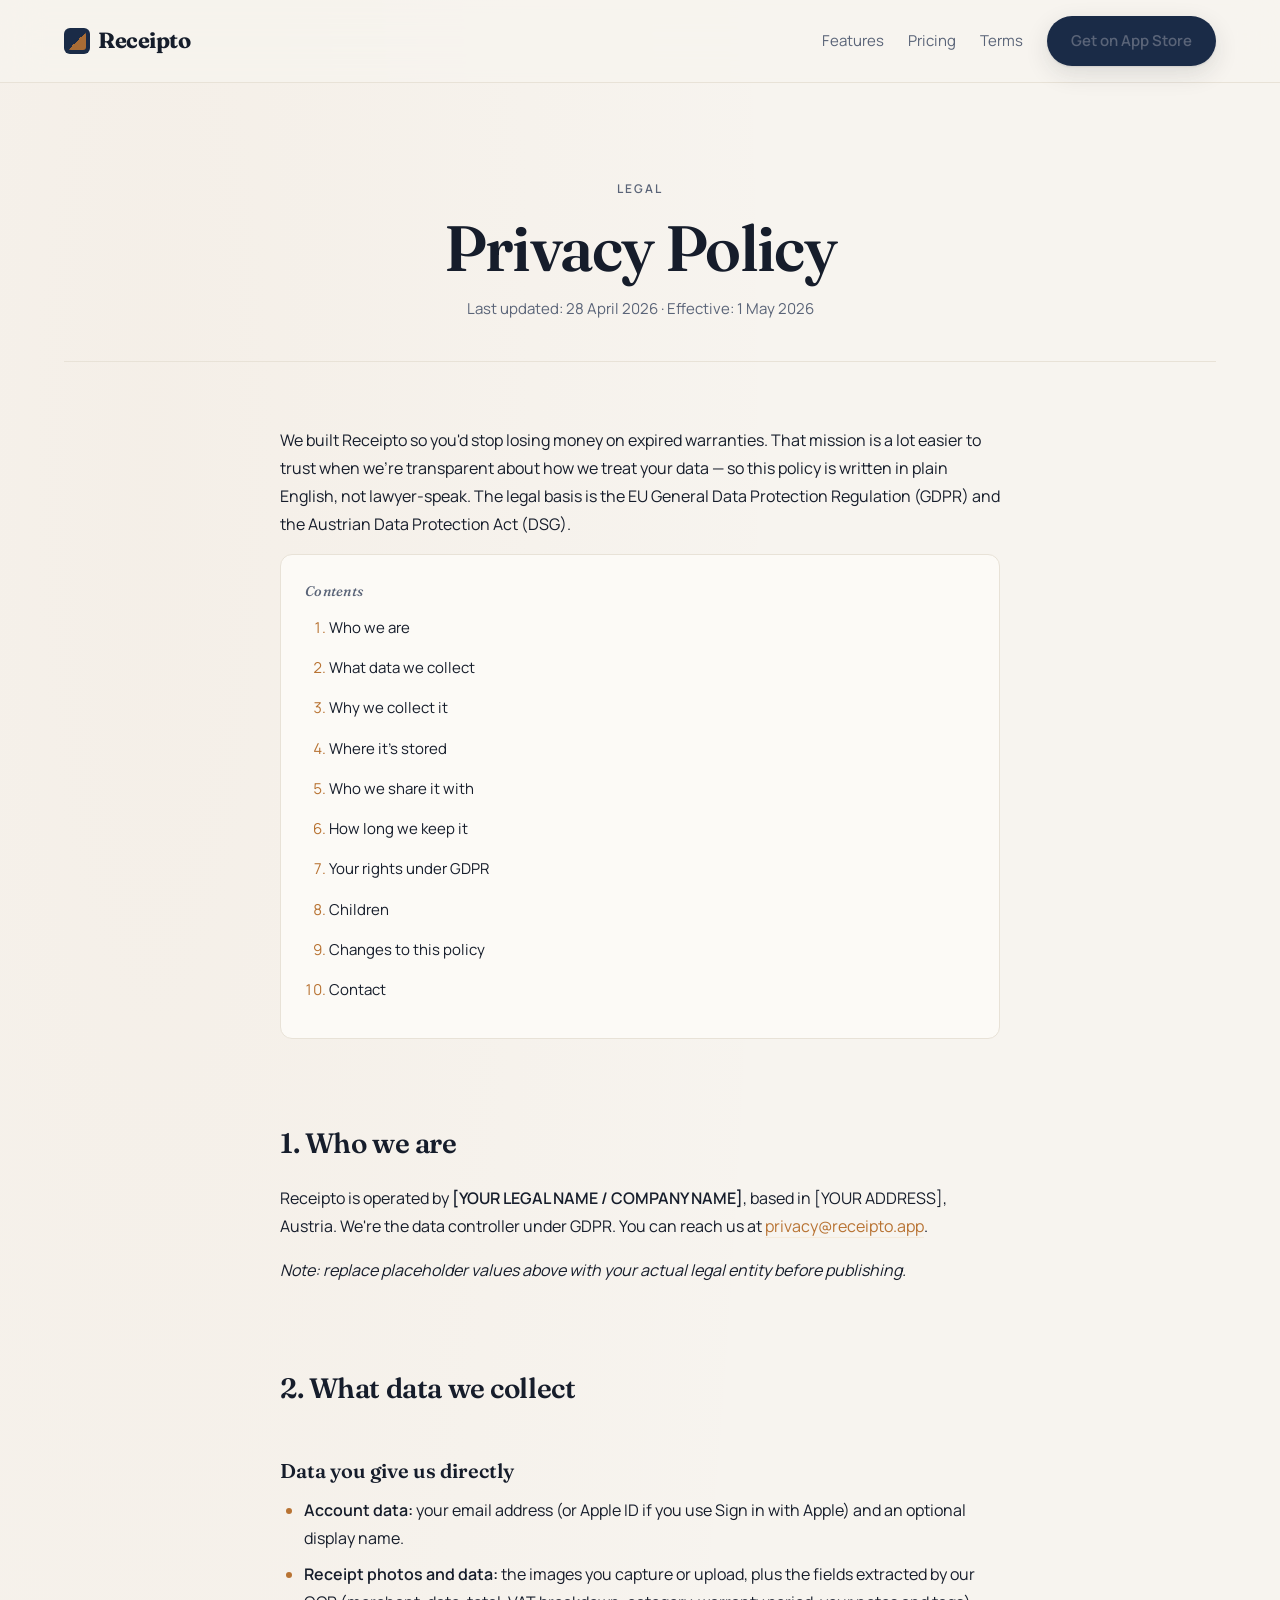
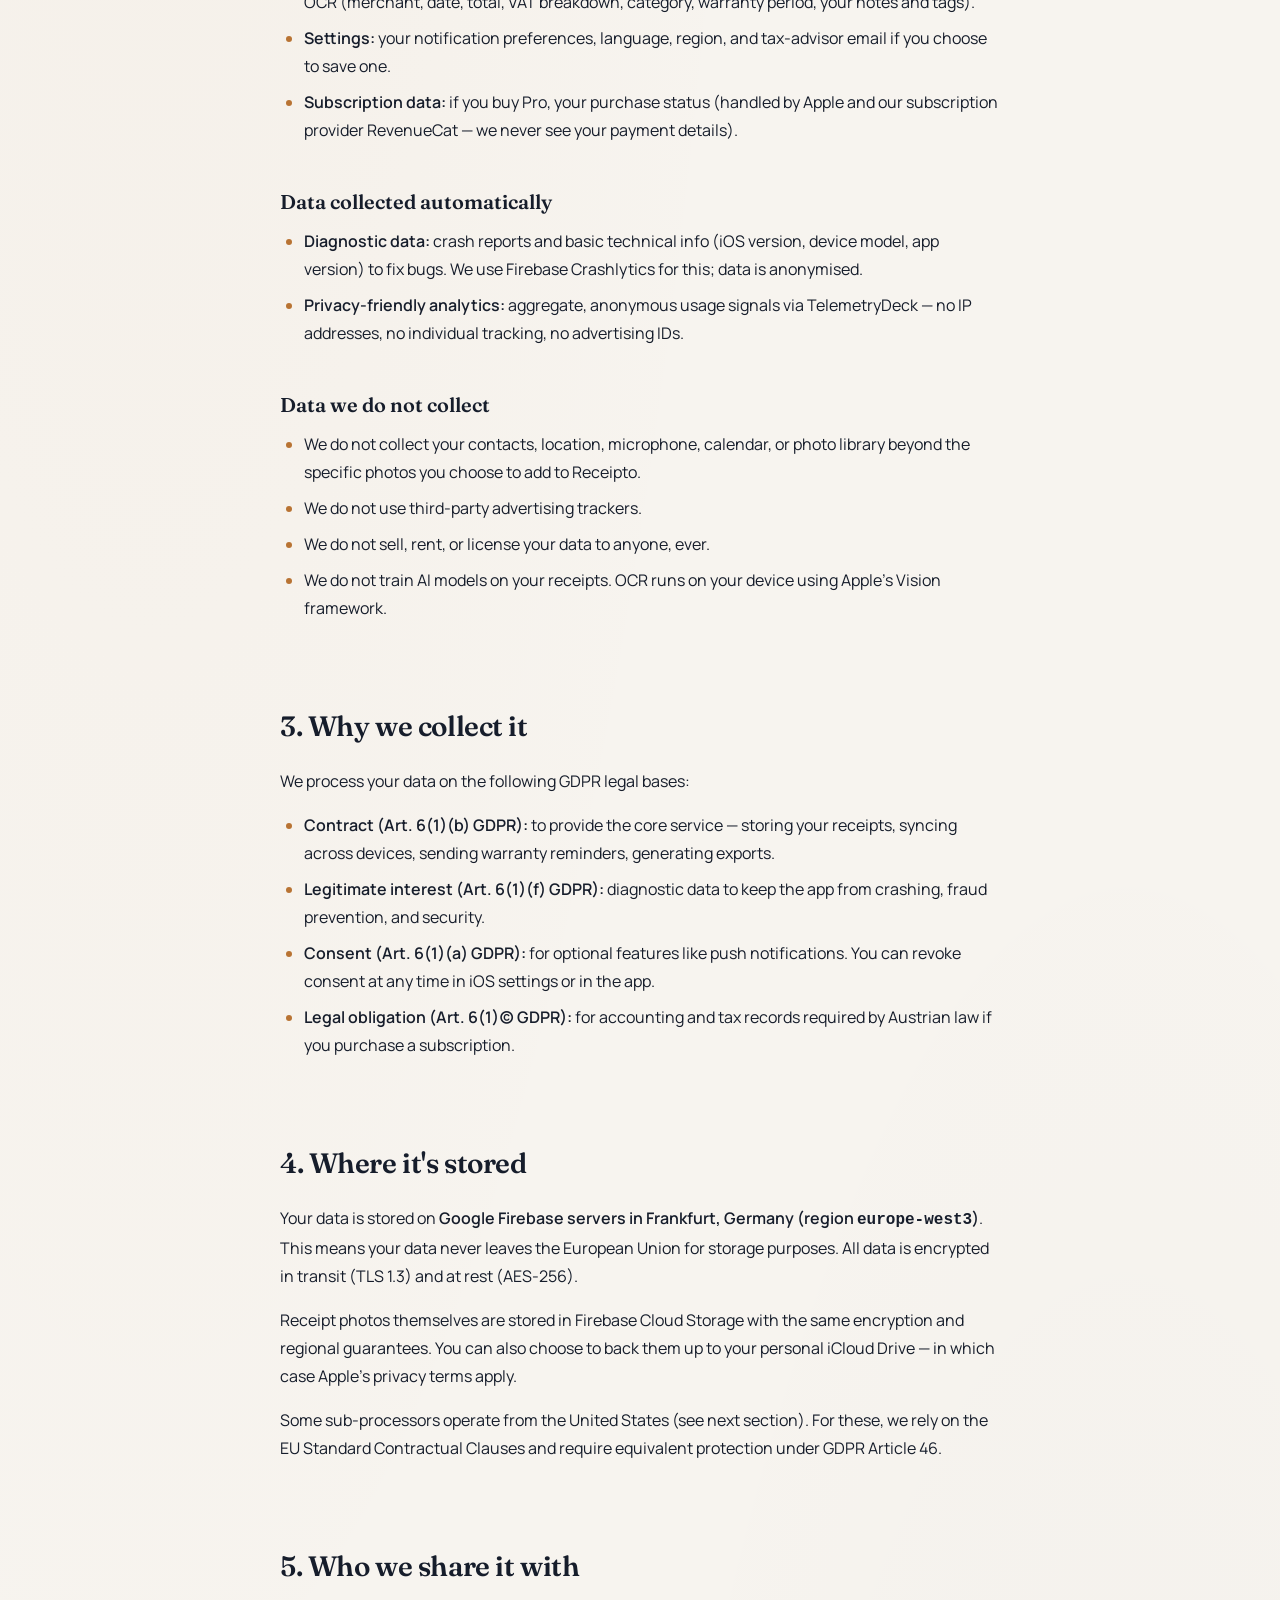
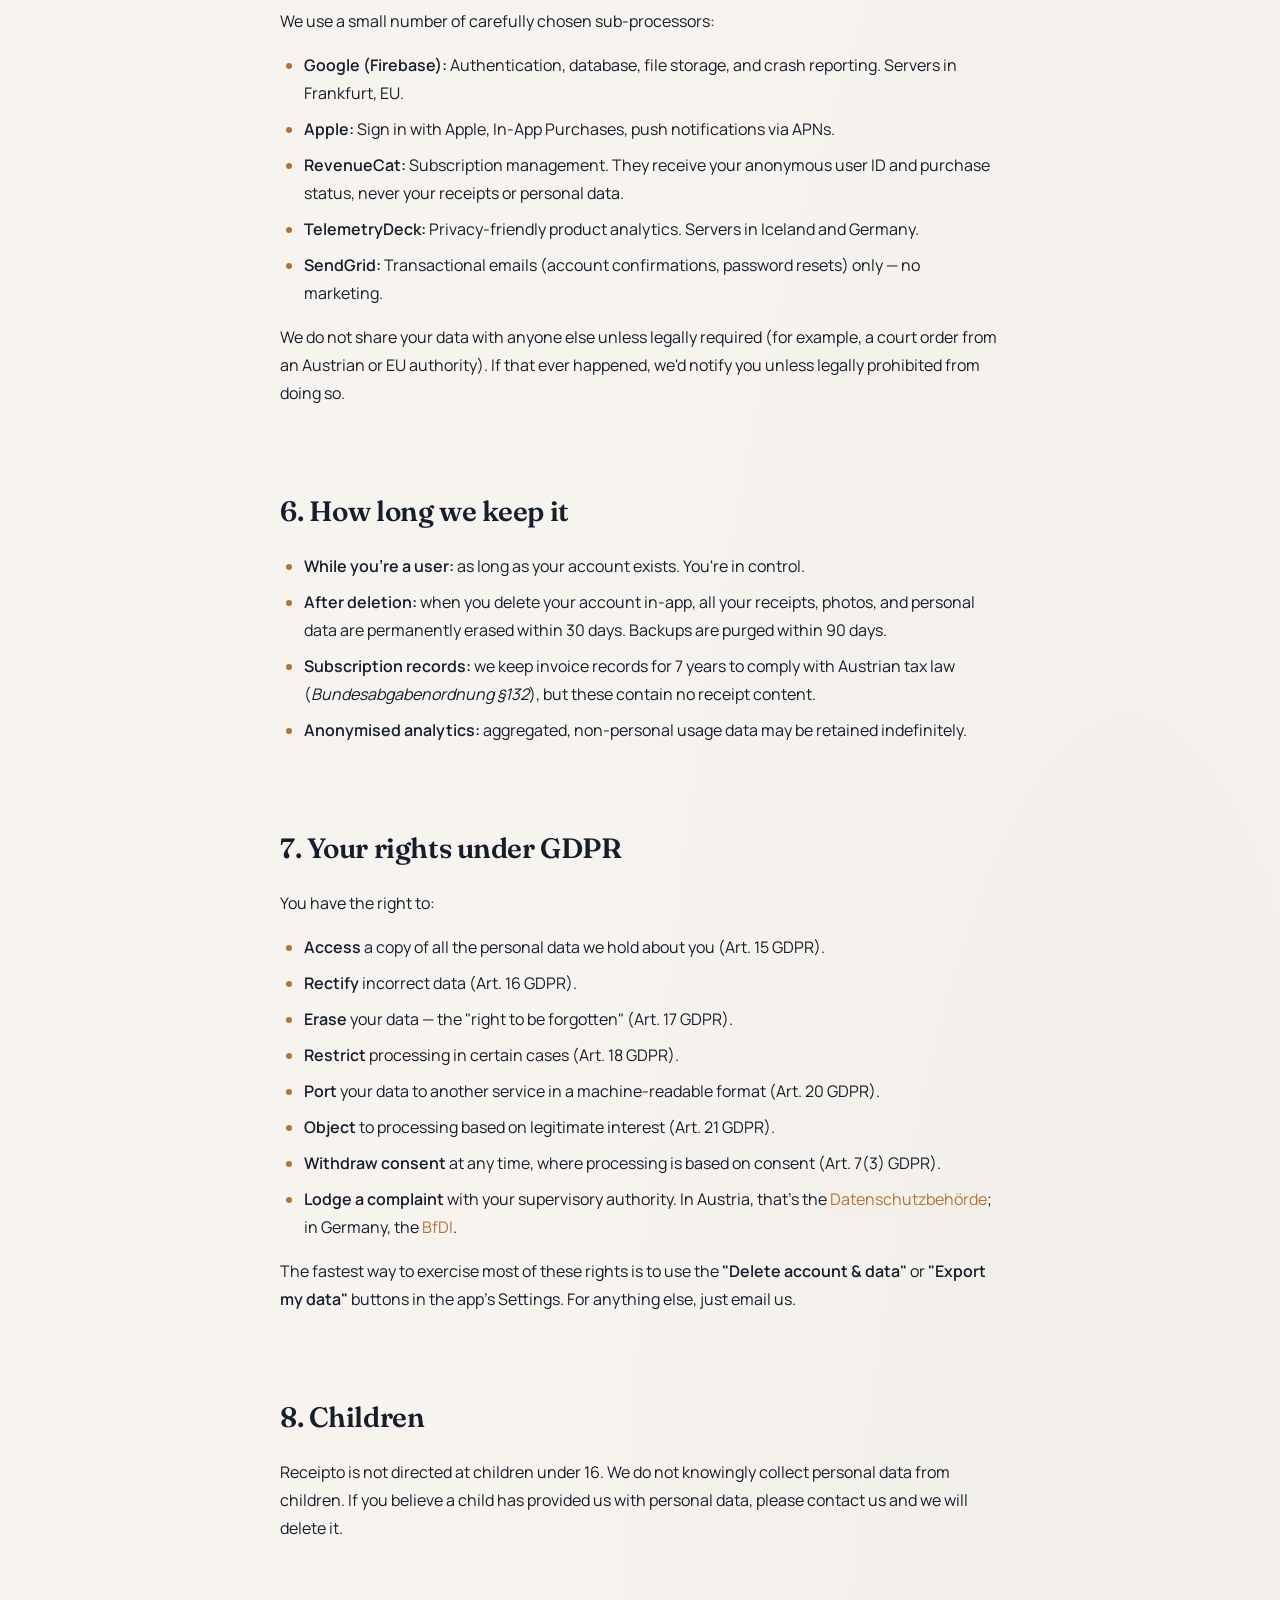
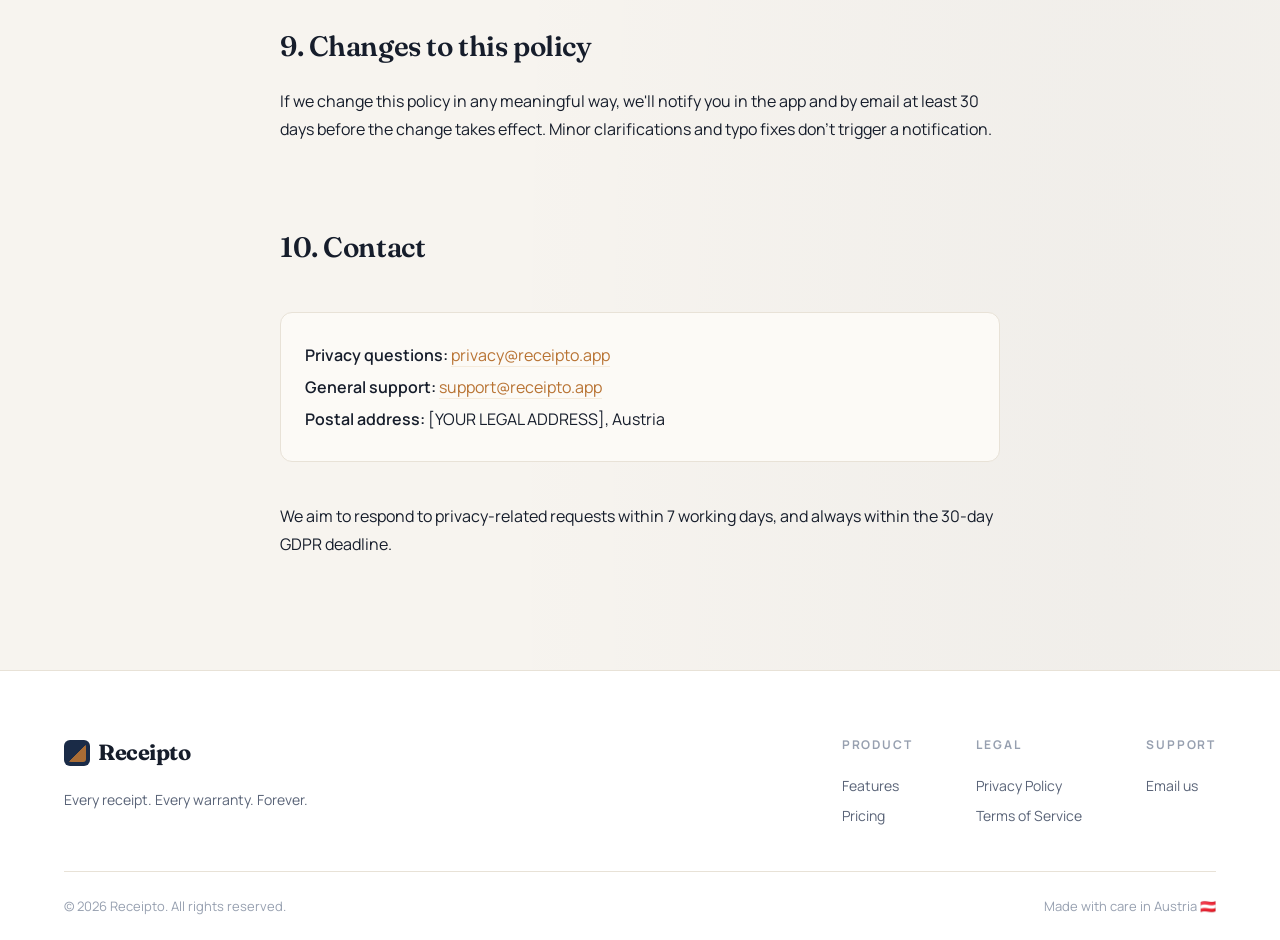
==== privacy.html @ 77662603 "Rename privacy (2).html to privacy.html" ====
<!DOCTYPE html>
<html lang="en">
<head>
  <meta charset="UTF-8">
  <meta name="viewport" content="width=device-width, initial-scale=1.0">
  <title>Privacy Policy — Receipto</title>
  <meta name="description" content="Receipto's Privacy Policy. We respect your data. Plain English explanation of what we collect, how we use it, and your rights under GDPR.">
  <meta name="theme-color" content="#F7F4EF">
  <link rel="stylesheet" href="style.css">
  <link rel="icon" href="data:image/svg+xml,%3Csvg xmlns='http://www.w3.org/2000/svg' viewBox='0 0 32 32'%3E%3Crect width='32' height='32' rx='6' fill='%231A2B47'/%3E%3Cpath d='M10 10v12l3-2 3 2 3-2 3 2V10z' fill='%23B87333'/%3E%3C/svg%3E">
</head>
<body>

  <nav class="nav">
    <div class="nav-inner">
      <a href="index.html" class="logo">
        <span class="logo-mark"></span>
        Receipto
      </a>
      <div class="nav-links">
        <a href="index.html#features">Features</a>
        <a href="index.html#pricing">Pricing</a>
        <a href="terms.html">Terms</a>
        <a href="#" class="btn btn-primary">Get on App Store</a>
      </div>
    </div>
  </nav>

  <main class="legal-page">
    <div class="container">
      <div class="legal-header">
        <div class="eyebrow">Legal</div>
        <h1>Privacy Policy</h1>
        <p>Last updated: 28 April 2026 · Effective: 1 May 2026</p>
      </div>

      <div class="legal-content">

        <p>
          We built Receipto so you'd stop losing money on expired warranties.
          That mission is a lot easier to trust when we're transparent about
          how we treat your data — so this policy is written in plain English,
          not lawyer-speak. The legal basis is the EU General Data Protection
          Regulation (GDPR) and the Austrian Data Protection Act (DSG).
        </p>

        <div class="legal-toc">
          <h4>Contents</h4>
          <ol>
            <li><a href="#who">Who we are</a></li>
            <li><a href="#what">What data we collect</a></li>
            <li><a href="#why">Why we collect it</a></li>
            <li><a href="#where">Where it's stored</a></li>
            <li><a href="#share">Who we share it with</a></li>
            <li><a href="#retention">How long we keep it</a></li>
            <li><a href="#rights">Your rights under GDPR</a></li>
            <li><a href="#children">Children</a></li>
            <li><a href="#changes">Changes to this policy</a></li>
            <li><a href="#contact">Contact</a></li>
          </ol>
        </div>

        <h2 id="who">1. Who we are</h2>
        <p>
          Receipto is operated by <strong>[YOUR LEGAL NAME / COMPANY NAME]</strong>,
          based in [YOUR ADDRESS], Austria. We're the data controller under GDPR.
          You can reach us at <a href="mailto:privacy@receipto.app">privacy@receipto.app</a>.
        </p>
        <p>
          <em>Note: replace placeholder values above with your actual legal entity
          before publishing.</em>
        </p>

        <h2 id="what">2. What data we collect</h2>

        <h3>Data you give us directly</h3>
        <ul>
          <li><strong>Account data:</strong> your email address (or Apple ID if you use Sign in with Apple) and an optional display name.</li>
          <li><strong>Receipt photos and data:</strong> the images you capture or upload, plus the fields extracted by our OCR (merchant, date, total, VAT breakdown, category, warranty period, your notes and tags).</li>
          <li><strong>Settings:</strong> your notification preferences, language, region, and tax-advisor email if you choose to save one.</li>
          <li><strong>Subscription data:</strong> if you buy Pro, your purchase status (handled by Apple and our subscription provider RevenueCat — we never see your payment details).</li>
        </ul>

        <h3>Data collected automatically</h3>
        <ul>
          <li><strong>Diagnostic data:</strong> crash reports and basic technical info (iOS version, device model, app version) to fix bugs. We use Firebase Crashlytics for this; data is anonymised.</li>
          <li><strong>Privacy-friendly analytics:</strong> aggregate, anonymous usage signals via TelemetryDeck — no IP addresses, no individual tracking, no advertising IDs.</li>
        </ul>

        <h3>Data we do <strong>not</strong> collect</h3>
        <ul>
          <li>We do not collect your contacts, location, microphone, calendar, or photo library beyond the specific photos you choose to add to Receipto.</li>
          <li>We do not use third-party advertising trackers.</li>
          <li>We do not sell, rent, or license your data to anyone, ever.</li>
          <li>We do not train AI models on your receipts. OCR runs on your device using Apple's Vision framework.</li>
        </ul>

        <h2 id="why">3. Why we collect it</h2>
        <p>We process your data on the following GDPR legal bases:</p>
        <ul>
          <li><strong>Contract (Art. 6(1)(b) GDPR):</strong> to provide the core service — storing your receipts, syncing across devices, sending warranty reminders, generating exports.</li>
          <li><strong>Legitimate interest (Art. 6(1)(f) GDPR):</strong> diagnostic data to keep the app from crashing, fraud prevention, and security.</li>
          <li><strong>Consent (Art. 6(1)(a) GDPR):</strong> for optional features like push notifications. You can revoke consent at any time in iOS settings or in the app.</li>
          <li><strong>Legal obligation (Art. 6(1)(c) GDPR):</strong> for accounting and tax records required by Austrian law if you purchase a subscription.</li>
        </ul>

        <h2 id="where">4. Where it's stored</h2>
        <p>
          Your data is stored on <strong>Google Firebase servers in Frankfurt, Germany
          (region <code>europe-west3</code>)</strong>. This means your data never leaves the
          European Union for storage purposes. All data is encrypted in transit (TLS 1.3)
          and at rest (AES-256).
        </p>
        <p>
          Receipt photos themselves are stored in Firebase Cloud Storage with the same
          encryption and regional guarantees. You can also choose to back them up to your
          personal iCloud Drive — in which case Apple's privacy terms apply.
        </p>
        <p>
          Some sub-processors operate from the United States (see next section). For these,
          we rely on the EU Standard Contractual Clauses and require equivalent protection
          under GDPR Article 46.
        </p>

        <h2 id="share">5. Who we share it with</h2>
        <p>We use a small number of carefully chosen sub-processors:</p>
        <ul>
          <li><strong>Google (Firebase):</strong> Authentication, database, file storage, and crash reporting. Servers in Frankfurt, EU.</li>
          <li><strong>Apple:</strong> Sign in with Apple, In-App Purchases, push notifications via APNs.</li>
          <li><strong>RevenueCat:</strong> Subscription management. They receive your anonymous user ID and purchase status, never your receipts or personal data.</li>
          <li><strong>TelemetryDeck:</strong> Privacy-friendly product analytics. Servers in Iceland and Germany.</li>
          <li><strong>SendGrid:</strong> Transactional emails (account confirmations, password resets) only — no marketing.</li>
        </ul>
        <p>
          We do not share your data with anyone else unless legally required (for example,
          a court order from an Austrian or EU authority). If that ever happened, we'd
          notify you unless legally prohibited from doing so.
        </p>

        <h2 id="retention">6. How long we keep it</h2>
        <ul>
          <li><strong>While you're a user:</strong> as long as your account exists. You're in control.</li>
          <li><strong>After deletion:</strong> when you delete your account in-app, all your receipts, photos, and personal data are permanently erased within 30 days. Backups are purged within 90 days.</li>
          <li><strong>Subscription records:</strong> we keep invoice records for 7 years to comply with Austrian tax law (<em>Bundesabgabenordnung §132</em>), but these contain no receipt content.</li>
          <li><strong>Anonymised analytics:</strong> aggregated, non-personal usage data may be retained indefinitely.</li>
        </ul>

        <h2 id="rights">7. Your rights under GDPR</h2>
        <p>You have the right to:</p>
        <ul>
          <li><strong>Access</strong> a copy of all the personal data we hold about you (Art. 15 GDPR).</li>
          <li><strong>Rectify</strong> incorrect data (Art. 16 GDPR).</li>
          <li><strong>Erase</strong> your data — the "right to be forgotten" (Art. 17 GDPR).</li>
          <li><strong>Restrict</strong> processing in certain cases (Art. 18 GDPR).</li>
          <li><strong>Port</strong> your data to another service in a machine-readable format (Art. 20 GDPR).</li>
          <li><strong>Object</strong> to processing based on legitimate interest (Art. 21 GDPR).</li>
          <li><strong>Withdraw consent</strong> at any time, where processing is based on consent (Art. 7(3) GDPR).</li>
          <li><strong>Lodge a complaint</strong> with your supervisory authority. In Austria, that's the <a href="https://www.dsb.gv.at/">Datenschutzbehörde</a>; in Germany, the <a href="https://www.bfdi.bund.de/">BfDI</a>.</li>
        </ul>

        <p>
          The fastest way to exercise most of these rights is to use the
          <strong>"Delete account & data"</strong> or <strong>"Export my data"</strong>
          buttons in the app's Settings. For anything else, just email us.
        </p>

        <h2 id="children">8. Children</h2>
        <p>
          Receipto is not directed at children under 16. We do not knowingly collect
          personal data from children. If you believe a child has provided us with personal
          data, please contact us and we will delete it.
        </p>

        <h2 id="changes">9. Changes to this policy</h2>
        <p>
          If we change this policy in any meaningful way, we'll notify you in the app and by
          email at least 30 days before the change takes effect. Minor clarifications and
          typo fixes don't trigger a notification.
        </p>

        <h2 id="contact">10. Contact</h2>
        <div class="contact-card">
          <p><strong>Privacy questions:</strong> <a href="mailto:privacy@receipto.app">privacy@receipto.app</a></p>
          <p><strong>General support:</strong> <a href="mailto:support@receipto.app">support@receipto.app</a></p>
          <p><strong>Postal address:</strong> [YOUR LEGAL ADDRESS], Austria</p>
        </div>

        <p>
          We aim to respond to privacy-related requests within 7 working days, and always
          within the 30-day GDPR deadline.
        </p>

      </div>
    </div>
  </main>

  <footer class="footer">
    <div class="container">
      <div class="footer-grid">
        <div class="footer-brand">
          <a href="index.html" class="logo">
            <span class="logo-mark"></span>
            Receipto
          </a>
          <p>Every receipt. Every warranty. Forever.</p>
        </div>
        <div class="footer-col">
          <h4>Product</h4>
          <a href="index.html#features">Features</a>
          <a href="index.html#pricing">Pricing</a>
        </div>
        <div class="footer-col">
          <h4>Legal</h4>
          <a href="privacy.html">Privacy Policy</a>
          <a href="terms.html">Terms of Service</a>
        </div>
        <div class="footer-col">
          <h4>Support</h4>
          <a href="mailto:hello@receipto.app">Email us</a>
        </div>
      </div>
      <div class="footer-bottom">
        <span>© 2026 Receipto. All rights reserved.</span>
        <span>Made with care in Austria 🇦🇹</span>
      </div>
    </div>
  </footer>

</body>
</html>
---- style.css ----
/* ===========================================
   RECEIPTO — Modern Archive Design System
   =========================================== */

@import url('https://fonts.googleapis.com/css2?family=Fraunces:ital,opsz,wght@0,9..144,400;0,9..144,500;0,9..144,600;0,9..144,700;1,9..144,400;1,9..144,500&family=Manrope:wght@400;500;600;700&display=swap');

:root {
  /* Colors */
  --bg: #F7F4EF;
  --surface: #FFFFFF;
  --surface-card: #FCFAF6;
  --border: #E8E2D7;
  --border-strong: #D4CCBC;
  --text-primary: #161D2B;
  --text-secondary: #5A6478;
  --text-tertiary: #97A0B0;

  --accent: #1A2B47;
  --accent-subtle: #E2E7F0;
  --money: #B87333;
  --money-deep: #8B5523;
  --money-subtle: #F5EBDC;

  --status-active: #2D6A4F;
  --status-soon: #BC8B12;
  --status-urgent: #C25B30;

  /* Typography */
  --font-display: 'Fraunces', 'New York', 'Times New Roman', serif;
  --font-body: 'Manrope', -apple-system, BlinkMacSystemFont, 'Helvetica Neue', sans-serif;

  /* Spacing */
  --space-xs: 4px;
  --space-sm: 8px;
  --space-md: 16px;
  --space-lg: 24px;
  --space-xl: 40px;
  --space-2xl: 64px;
  --space-3xl: 96px;
  --space-4xl: 144px;

  /* Layout */
  --content-max: 1200px;
  --reading-max: 720px;

  /* Radius */
  --radius-sm: 8px;
  --radius-md: 12px;
  --radius-lg: 20px;
  --radius-xl: 32px;
}

@media (prefers-color-scheme: dark) {
  :root {
    --bg: #0E1320;
    --surface: #161B2A;
    --surface-card: #1C2238;
    --border: #2A3148;
    --border-strong: #3A4360;
    --text-primary: #EAE6DD;
    --text-secondary: #A0AABF;
    --text-tertiary: #6B7590;
    --accent: #6E8AB8;
    --accent-subtle: #1F2842;
    --money: #D69258;
    --money-deep: #B87333;
    --money-subtle: #2A2118;
  }
}

/* ============= RESET ============= */

*, *::before, *::after { box-sizing: border-box; }

html {
  scroll-behavior: smooth;
  -webkit-font-smoothing: antialiased;
  -moz-osx-font-smoothing: grayscale;
}

body {
  margin: 0;
  font-family: var(--font-body);
  font-size: 17px;
  line-height: 1.6;
  color: var(--text-primary);
  background-color: var(--bg);
  background-image: 
    radial-gradient(at 12% 8%, rgba(184, 115, 51, 0.04) 0, transparent 40%),
    radial-gradient(at 88% 92%, rgba(26, 43, 71, 0.03) 0, transparent 40%);
  min-height: 100vh;
  overflow-x: hidden;
}

img, svg { max-width: 100%; display: block; }

a { color: inherit; text-decoration: none; }

/* ============= TYPOGRAPHY ============= */

.display {
  font-family: var(--font-display);
  font-weight: 600;
  letter-spacing: -0.02em;
  line-height: 1.05;
  color: var(--text-primary);
}

.display-italic {
  font-family: var(--font-display);
  font-style: italic;
  font-weight: 500;
  letter-spacing: -0.01em;
}

.eyebrow {
  font-family: var(--font-body);
  font-size: 12px;
  font-weight: 600;
  text-transform: uppercase;
  letter-spacing: 0.18em;
  color: var(--text-secondary);
}

.text-money {
  font-family: var(--font-display);
  color: var(--money);
  font-feature-settings: "tnum";
}

/* ============= LAYOUT ============= */

.container {
  width: 100%;
  max-width: var(--content-max);
  margin: 0 auto;
  padding: 0 var(--space-lg);
}

.reading {
  max-width: var(--reading-max);
  margin: 0 auto;
}

section {
  padding: var(--space-3xl) 0;
}

@media (max-width: 768px) {
  section { padding: var(--space-2xl) 0; }
}

/* ============= NAV ============= */

.nav {
  position: sticky;
  top: 0;
  z-index: 100;
  backdrop-filter: blur(20px);
  -webkit-backdrop-filter: blur(20px);
  background-color: rgba(247, 244, 239, 0.72);
  border-bottom: 1px solid var(--border);
}

@media (prefers-color-scheme: dark) {
  .nav { background-color: rgba(14, 19, 32, 0.72); }
}

.nav-inner {
  display: flex;
  align-items: center;
  justify-content: space-between;
  padding: var(--space-md) var(--space-lg);
  max-width: var(--content-max);
  margin: 0 auto;
}

.logo {
  font-family: var(--font-display);
  font-weight: 700;
  font-size: 22px;
  letter-spacing: -0.02em;
  color: var(--text-primary);
  display: inline-flex;
  align-items: center;
  gap: 8px;
}

.logo-mark {
  display: inline-block;
  width: 26px;
  height: 26px;
  background: var(--accent);
  border-radius: 6px;
  position: relative;
  overflow: hidden;
}

.logo-mark::before {
  content: "";
  position: absolute;
  inset: 4px;
  background: linear-gradient(135deg, transparent 50%, rgba(184, 115, 51, 0.9) 50%);
  border-radius: 3px;
}

.nav-links {
  display: flex;
  gap: var(--space-lg);
  align-items: center;
}

.nav-links a {
  font-size: 15px;
  color: var(--text-secondary);
  transition: color 0.2s;
}

.nav-links a:hover { color: var(--text-primary); }

@media (max-width: 640px) {
  .nav-links a:not(.btn) { display: none; }
}

/* ============= BUTTONS ============= */

.btn {
  display: inline-flex;
  align-items: center;
  justify-content: center;
  gap: 8px;
  padding: 13px 24px;
  font-family: var(--font-body);
  font-size: 15px;
  font-weight: 600;
  border-radius: 999px;
  border: none;
  cursor: pointer;
  transition: transform 0.15s ease, box-shadow 0.15s ease, background 0.15s ease;
  white-space: nowrap;
}

.btn-primary {
  background: var(--accent);
  color: #FCFAF6;
  box-shadow: 0 1px 2px rgba(22, 29, 43, 0.1), 0 8px 24px rgba(22, 29, 43, 0.12);
}

.btn-primary:hover {
  transform: translateY(-1px);
  box-shadow: 0 2px 4px rgba(22, 29, 43, 0.12), 0 12px 32px rgba(22, 29, 43, 0.18);
}

.btn-money {
  background: var(--money);
  color: #FCFAF6;
  box-shadow: 0 1px 2px rgba(184, 115, 51, 0.2), 0 8px 24px rgba(184, 115, 51, 0.25);
}

.btn-money:hover {
  transform: translateY(-1px);
  background: var(--money-deep);
}

.btn-ghost {
  background: transparent;
  color: var(--text-primary);
  border: 1px solid var(--border-strong);
}

.btn-ghost:hover {
  background: var(--surface);
  border-color: var(--text-secondary);
}

/* ============= HERO ============= */

.hero {
  padding-top: var(--space-3xl);
  padding-bottom: var(--space-3xl);
  position: relative;
}

.hero-grid {
  display: grid;
  grid-template-columns: 1.2fr 1fr;
  gap: var(--space-2xl);
  align-items: center;
}

@media (max-width: 900px) {
  .hero-grid {
    grid-template-columns: 1fr;
    gap: var(--space-xl);
  }
}

.hero-eyebrow {
  margin-bottom: var(--space-md);
}

.hero h1 {
  font-family: var(--font-display);
  font-size: clamp(48px, 7vw, 88px);
  font-weight: 600;
  line-height: 0.98;
  letter-spacing: -0.035em;
  margin: 0 0 var(--space-lg) 0;
  color: var(--text-primary);
}

.hero h1 em {
  font-style: italic;
  font-weight: 500;
  color: var(--money);
}

.hero p.lede {
  font-size: 19px;
  line-height: 1.55;
  color: var(--text-secondary);
  margin: 0 0 var(--space-xl) 0;
  max-width: 540px;
}

.hero-cta {
  display: flex;
  gap: var(--space-md);
  flex-wrap: wrap;
  align-items: center;
}

.hero-meta {
  margin-top: var(--space-lg);
  font-size: 14px;
  color: var(--text-tertiary);
  display: flex;
  gap: var(--space-md);
  align-items: center;
}

.hero-meta span { display: inline-flex; align-items: center; gap: 6px; }

/* ============= HERO VISUAL — RECEIPT STACK ============= */

.receipt-stack {
  position: relative;
  width: 100%;
  height: 480px;
  perspective: 1000px;
}

.receipt {
  position: absolute;
  background: var(--surface-card);
  border: 1px solid var(--border);
  border-radius: var(--radius-lg);
  padding: 20px;
  box-shadow: 
    0 1px 2px rgba(22, 29, 43, 0.04),
    0 24px 48px rgba(22, 29, 43, 0.08);
  font-family: 'Courier New', monospace;
  font-size: 11px;
  line-height: 1.5;
  color: var(--text-secondary);
}

.receipt-1 {
  width: 220px;
  top: 10%;
  left: 8%;
  transform: rotate(-7deg);
  animation: float-1 6s ease-in-out infinite;
}

.receipt-2 {
  width: 240px;
  top: 30%;
  right: 5%;
  transform: rotate(5deg);
  animation: float-2 7s ease-in-out infinite;
  animation-delay: -2s;
}

.receipt-3 {
  width: 200px;
  bottom: 8%;
  left: 18%;
  transform: rotate(-3deg);
  animation: float-3 8s ease-in-out infinite;
  animation-delay: -4s;
}

@keyframes float-1 {
  0%, 100% { transform: rotate(-7deg) translateY(0); }
  50% { transform: rotate(-6deg) translateY(-10px); }
}

@keyframes float-2 {
  0%, 100% { transform: rotate(5deg) translateY(0); }
  50% { transform: rotate(6deg) translateY(-14px); }
}

@keyframes float-3 {
  0%, 100% { transform: rotate(-3deg) translateY(0); }
  50% { transform: rotate(-4deg) translateY(-8px); }
}

.receipt-merchant {
  font-family: var(--font-body);
  font-weight: 700;
  font-size: 14px;
  color: var(--text-primary);
  margin-bottom: 8px;
  letter-spacing: 0.02em;
  text-transform: uppercase;
}

.receipt-line {
  display: flex;
  justify-content: space-between;
  margin: 2px 0;
}

.receipt-divider {
  border-top: 1px dashed var(--border-strong);
  margin: 8px 0;
}

.receipt-total {
  font-family: var(--font-display);
  font-size: 18px;
  font-weight: 600;
  color: var(--money);
  display: flex;
  justify-content: space-between;
  margin-top: 8px;
}

.receipt-meta {
  margin-top: 8px;
  padding-top: 8px;
  border-top: 1px solid var(--border);
  font-size: 10px;
  color: var(--text-tertiary);
}

/* Vault badge floating in middle */
.vault-badge {
  position: absolute;
  top: 50%;
  left: 50%;
  transform: translate(-50%, -50%);
  background: var(--surface);
  border: 1px solid var(--border);
  border-radius: var(--radius-lg);
  padding: 16px 22px;
  box-shadow: 
    0 1px 2px rgba(22, 29, 43, 0.06),
    0 30px 60px rgba(22, 29, 43, 0.15);
  z-index: 10;
  text-align: center;
  animation: pulse 4s ease-in-out infinite;
}

@keyframes pulse {
  0%, 100% { transform: translate(-50%, -50%) scale(1); }
  50% { transform: translate(-50%, -50%) scale(1.03); }
}

.vault-label {
  font-family: var(--font-display);
  font-style: italic;
  font-size: 13px;
  color: var(--text-secondary);
  margin-bottom: 4px;
}

.vault-amount {
  font-family: var(--font-display);
  font-weight: 700;
  font-size: 32px;
  color: var(--money);
  letter-spacing: -0.02em;
  font-feature-settings: "tnum";
}

/* ============= MARQUEE / TRUST BAR ============= */

.trust-bar {
  border-top: 1px solid var(--border);
  border-bottom: 1px solid var(--border);
  padding: var(--space-lg) 0;
  background: var(--surface);
}

.trust-inner {
  display: flex;
  align-items: center;
  justify-content: space-around;
  gap: var(--space-xl);
  flex-wrap: wrap;
  font-size: 13px;
  color: var(--text-secondary);
}

.trust-item {
  display: flex;
  align-items: center;
  gap: 8px;
  font-weight: 500;
}

.trust-icon {
  width: 18px;
  height: 18px;
  color: var(--money);
}

/* ============= SECTION HEADER ============= */

.section-header {
  text-align: center;
  max-width: 720px;
  margin: 0 auto var(--space-2xl) auto;
}

.section-header h2 {
  font-family: var(--font-display);
  font-size: clamp(36px, 4.5vw, 56px);
  font-weight: 600;
  line-height: 1.05;
  letter-spacing: -0.025em;
  margin: var(--space-md) 0 var(--space-md) 0;
}

.section-header h2 em {
  font-style: italic;
  color: var(--money);
}

.section-header p {
  font-size: 19px;
  color: var(--text-secondary);
  line-height: 1.55;
  margin: 0;
}

/* ============= FEATURES ============= */

.features {
  display: grid;
  grid-template-columns: repeat(auto-fit, minmax(280px, 1fr));
  gap: var(--space-lg);
}

.feature {
  background: var(--surface);
  border: 1px solid var(--border);
  border-radius: var(--radius-lg);
  padding: var(--space-xl);
  transition: transform 0.2s, box-shadow 0.2s, border-color 0.2s;
}

.feature:hover {
  transform: translateY(-4px);
  border-color: var(--border-strong);
  box-shadow: 0 1px 2px rgba(22,29,43,0.04), 0 24px 48px rgba(22,29,43,0.08);
}

.feature-icon {
  width: 48px;
  height: 48px;
  border-radius: 12px;
  background: var(--money-subtle);
  color: var(--money);
  display: inline-flex;
  align-items: center;
  justify-content: center;
  margin-bottom: var(--space-md);
}

.feature h3 {
  font-family: var(--font-display);
  font-size: 24px;
  font-weight: 600;
  letter-spacing: -0.015em;
  margin: 0 0 var(--space-sm) 0;
  color: var(--text-primary);
}

.feature p {
  margin: 0;
  font-size: 16px;
  color: var(--text-secondary);
  line-height: 1.55;
}

/* ============= HOW IT WORKS ============= */

.steps {
  display: grid;
  grid-template-columns: repeat(3, 1fr);
  gap: var(--space-lg);
  position: relative;
}

@media (max-width: 768px) { .steps { grid-template-columns: 1fr; } }

.step {
  position: relative;
  padding: var(--space-xl);
  background: var(--surface-card);
  border: 1px solid var(--border);
  border-radius: var(--radius-lg);
}

.step-number {
  font-family: var(--font-display);
  font-style: italic;
  font-weight: 500;
  font-size: 64px;
  line-height: 1;
  color: var(--money);
  opacity: 0.5;
  position: absolute;
  top: var(--space-md);
  right: var(--space-lg);
  letter-spacing: -0.02em;
}

.step h3 {
  font-family: var(--font-display);
  font-size: 26px;
  font-weight: 600;
  letter-spacing: -0.015em;
  margin: 0 0 var(--space-sm) 0;
  position: relative;
  z-index: 1;
}

.step p {
  margin: 0;
  color: var(--text-secondary);
  font-size: 16px;
  line-height: 1.55;
}

/* ============= MAGIC MOMENT ============= */

.magic-moment {
  background: var(--accent);
  color: #FCFAF6;
  padding: var(--space-3xl) 0;
  position: relative;
  overflow: hidden;
}

.magic-moment::before {
  content: "";
  position: absolute;
  top: -50%;
  right: -10%;
  width: 600px;
  height: 600px;
  background: radial-gradient(circle, rgba(184, 115, 51, 0.18) 0%, transparent 60%);
  pointer-events: none;
}

.magic-moment .container {
  position: relative;
  z-index: 1;
}

.magic-grid {
  display: grid;
  grid-template-columns: 1fr 1fr;
  gap: var(--space-2xl);
  align-items: center;
}

@media (max-width: 900px) { .magic-grid { grid-template-columns: 1fr; } }

.magic-moment .eyebrow { color: rgba(252, 250, 246, 0.7); }

.magic-moment h2 {
  font-family: var(--font-display);
  font-size: clamp(36px, 5vw, 64px);
  font-weight: 600;
  line-height: 1.05;
  letter-spacing: -0.025em;
  margin: var(--space-md) 0 var(--space-lg) 0;
  color: #FCFAF6;
}

.magic-moment h2 em {
  font-style: italic;
  color: var(--money);
}

.magic-moment p {
  font-size: 19px;
  line-height: 1.55;
  color: rgba(252, 250, 246, 0.85);
  margin: 0 0 var(--space-xl) 0;
}

.testimonial-card {
  background: rgba(252, 250, 246, 0.06);
  border: 1px solid rgba(252, 250, 246, 0.12);
  border-radius: var(--radius-lg);
  padding: var(--space-xl);
  backdrop-filter: blur(10px);
}

.testimonial-amount {
  font-family: var(--font-display);
  font-size: 56px;
  font-weight: 700;
  color: var(--money);
  letter-spacing: -0.02em;
  line-height: 1;
  margin-bottom: var(--space-sm);
}

.testimonial-card .label {
  font-family: var(--font-display);
  font-style: italic;
  font-size: 15px;
  color: rgba(252, 250, 246, 0.7);
  margin-bottom: var(--space-md);
}

.testimonial-quote {
  font-family: var(--font-display);
  font-size: 22px;
  font-style: italic;
  font-weight: 400;
  line-height: 1.4;
  color: #FCFAF6;
  margin: 0 0 var(--space-md) 0;
}

.testimonial-byline {
  font-size: 14px;
  color: rgba(252, 250, 246, 0.6);
}

/* ============= PRICING ============= */

.pricing-grid {
  display: grid;
  grid-template-columns: repeat(3, 1fr);
  gap: var(--space-lg);
}

@media (max-width: 900px) { .pricing-grid { grid-template-columns: 1fr; } }

.price-card {
  background: var(--surface);
  border: 1px solid var(--border);
  border-radius: var(--radius-lg);
  padding: var(--space-xl);
  position: relative;
  display: flex;
  flex-direction: column;
}

.price-card.featured {
  border-color: var(--money);
  background: linear-gradient(180deg, var(--money-subtle) 0%, var(--surface) 30%);
  transform: scale(1.02);
  box-shadow: 0 1px 2px rgba(184,115,51,0.1), 0 32px 64px rgba(184,115,51,0.15);
}

.price-badge {
  position: absolute;
  top: -12px;
  left: 50%;
  transform: translateX(-50%);
  background: var(--money);
  color: #FCFAF6;
  font-size: 12px;
  font-weight: 700;
  letter-spacing: 0.1em;
  text-transform: uppercase;
  padding: 6px 14px;
  border-radius: 999px;
}

.price-card h3 {
  font-family: var(--font-display);
  font-size: 22px;
  font-weight: 600;
  letter-spacing: -0.01em;
  margin: 0 0 var(--space-sm) 0;
}

.price-card .price {
  font-family: var(--font-display);
  font-weight: 700;
  font-size: 48px;
  line-height: 1;
  letter-spacing: -0.025em;
  margin: var(--space-md) 0 4px 0;
  color: var(--text-primary);
}

.price-card .price .currency {
  font-size: 26px;
  vertical-align: super;
  margin-right: 2px;
  color: var(--money);
}

.price-card .period {
  color: var(--text-secondary);
  font-size: 14px;
  margin-bottom: var(--space-lg);
}

.price-card .features-list {
  list-style: none;
  padding: 0;
  margin: 0 0 var(--space-xl) 0;
  flex: 1;
}

.price-card .features-list li {
  padding: 8px 0;
  font-size: 15px;
  color: var(--text-secondary);
  display: flex;
  align-items: flex-start;
  gap: 10px;
}

.price-card .features-list li::before {
  content: "—";
  color: var(--money);
  font-weight: 600;
  flex-shrink: 0;
}

/* ============= FAQ ============= */

.faq {
  max-width: 760px;
  margin: 0 auto;
}

.faq-item {
  border-bottom: 1px solid var(--border);
  padding: var(--space-lg) 0;
}

.faq-item:first-child { border-top: 1px solid var(--border); }

.faq-item summary {
  font-family: var(--font-display);
  font-size: 22px;
  font-weight: 600;
  letter-spacing: -0.01em;
  cursor: pointer;
  list-style: none;
  display: flex;
  justify-content: space-between;
  align-items: center;
  gap: var(--space-md);
  color: var(--text-primary);
}

.faq-item summary::-webkit-details-marker { display: none; }

.faq-item summary::after {
  content: "+";
  font-family: var(--font-display);
  font-size: 30px;
  font-weight: 300;
  color: var(--money);
  transition: transform 0.2s;
  flex-shrink: 0;
}

.faq-item[open] summary::after { transform: rotate(45deg); }

.faq-item p {
  margin: var(--space-md) 0 0 0;
  color: var(--text-secondary);
  font-size: 16px;
  line-height: 1.6;
}

/* ============= CTA SECTION ============= */

.final-cta {
  text-align: center;
  padding: var(--space-3xl) var(--space-lg);
}

.final-cta h2 {
  font-family: var(--font-display);
  font-size: clamp(40px, 6vw, 80px);
  font-weight: 600;
  line-height: 1;
  letter-spacing: -0.03em;
  margin: 0 0 var(--space-lg) 0;
}

.final-cta h2 em {
  font-style: italic;
  color: var(--money);
}

.final-cta p {
  font-size: 19px;
  color: var(--text-secondary);
  margin: 0 0 var(--space-xl) 0;
  max-width: 560px;
  margin-left: auto;
  margin-right: auto;
}

/* ============= FOOTER ============= */

.footer {
  border-top: 1px solid var(--border);
  background: var(--surface);
  padding: var(--space-2xl) 0 var(--space-lg) 0;
}

.footer-grid {
  display: grid;
  grid-template-columns: 1fr auto auto auto;
  gap: var(--space-2xl);
  margin-bottom: var(--space-xl);
}

@media (max-width: 768px) {
  .footer-grid { grid-template-columns: 1fr 1fr; gap: var(--space-xl); }
}

.footer-brand {
  max-width: 280px;
}

.footer-brand p {
  margin: var(--space-md) 0 0 0;
  color: var(--text-secondary);
  font-size: 14px;
  line-height: 1.5;
}

.footer-col h4 {
  font-family: var(--font-body);
  font-size: 12px;
  font-weight: 700;
  text-transform: uppercase;
  letter-spacing: 0.15em;
  color: var(--text-tertiary);
  margin: 0 0 var(--space-md) 0;
}

.footer-col a {
  display: block;
  font-size: 14px;
  color: var(--text-secondary);
  padding: 4px 0;
  transition: color 0.15s;
}

.footer-col a:hover { color: var(--money); }

.footer-bottom {
  border-top: 1px solid var(--border);
  padding-top: var(--space-lg);
  display: flex;
  justify-content: space-between;
  align-items: center;
  font-size: 13px;
  color: var(--text-tertiary);
  flex-wrap: wrap;
  gap: var(--space-sm);
}

/* ============= LEGAL DOCUMENTS ============= */

.legal-page {
  padding: var(--space-3xl) 0;
}

.legal-header {
  text-align: center;
  margin-bottom: var(--space-2xl);
  padding-bottom: var(--space-xl);
  border-bottom: 1px solid var(--border);
}

.legal-header h1 {
  font-family: var(--font-display);
  font-size: clamp(40px, 5vw, 72px);
  font-weight: 600;
  letter-spacing: -0.025em;
  margin: var(--space-md) 0;
  line-height: 1.05;
}

.legal-header p {
  color: var(--text-secondary);
  font-size: 15px;
  margin: 0;
}

.legal-content {
  max-width: 720px;
  margin: 0 auto;
  font-size: 16px;
  line-height: 1.75;
}

.legal-content h2 {
  font-family: var(--font-display);
  font-size: 28px;
  font-weight: 600;
  letter-spacing: -0.015em;
  margin: var(--space-2xl) 0 var(--space-md) 0;
  padding-top: var(--space-md);
  color: var(--text-primary);
}

.legal-content h3 {
  font-family: var(--font-display);
  font-size: 20px;
  font-weight: 600;
  margin: var(--space-xl) 0 var(--space-sm) 0;
  color: var(--text-primary);
}

.legal-content p {
  margin: 0 0 var(--space-md) 0;
  color: var(--text-primary);
}

.legal-content ul {
  margin: 0 0 var(--space-md) 0;
  padding-left: var(--space-lg);
}

.legal-content li {
  margin-bottom: 8px;
  color: var(--text-primary);
}

.legal-content li::marker { color: var(--money); }

.legal-content a {
  color: var(--money);
  border-bottom: 1px solid var(--money-subtle);
  transition: border-color 0.15s;
}

.legal-content a:hover { border-bottom-color: var(--money); }

.legal-content strong { color: var(--text-primary); font-weight: 600; }

.legal-toc {
  background: var(--surface-card);
  border: 1px solid var(--border);
  border-radius: var(--radius-md);
  padding: var(--space-lg);
  margin-bottom: var(--space-2xl);
}

.legal-toc h4 {
  font-family: var(--font-display);
  font-style: italic;
  font-weight: 500;
  font-size: 14px;
  margin: 0 0 var(--space-sm) 0;
  color: var(--text-secondary);
  letter-spacing: 0.02em;
}

.legal-toc ol {
  margin: 0;
  padding-left: var(--space-lg);
  font-size: 15px;
}

.legal-toc ol li { padding: 3px 0; color: var(--text-secondary); }

.legal-toc a {
  color: var(--text-primary);
  border: none;
}

.legal-toc a:hover { color: var(--money); }

.contact-card {
  background: var(--surface-card);
  border: 1px solid var(--border);
  border-radius: var(--radius-md);
  padding: var(--space-lg);
  margin: var(--space-xl) 0;
}

.contact-card p { margin: 4px 0; }

/* ============= SCROLL ANIMATIONS ============= */

@keyframes fade-up {
  from { opacity: 0; transform: translateY(24px); }
  to { opacity: 1; transform: translateY(0); }
}

.fade-up {
  animation: fade-up 0.8s ease-out backwards;
}

.delay-1 { animation-delay: 0.1s; }
.delay-2 { animation-delay: 0.2s; }
.delay-3 { animation-delay: 0.3s; }
.delay-4 { animation-delay: 0.4s; }

@media (prefers-reduced-motion: reduce) {
  *, *::before, *::after {
    animation-duration: 0.01ms !important;
    animation-iteration-count: 1 !important;
    transition-duration: 0.01ms !important;
  }
}
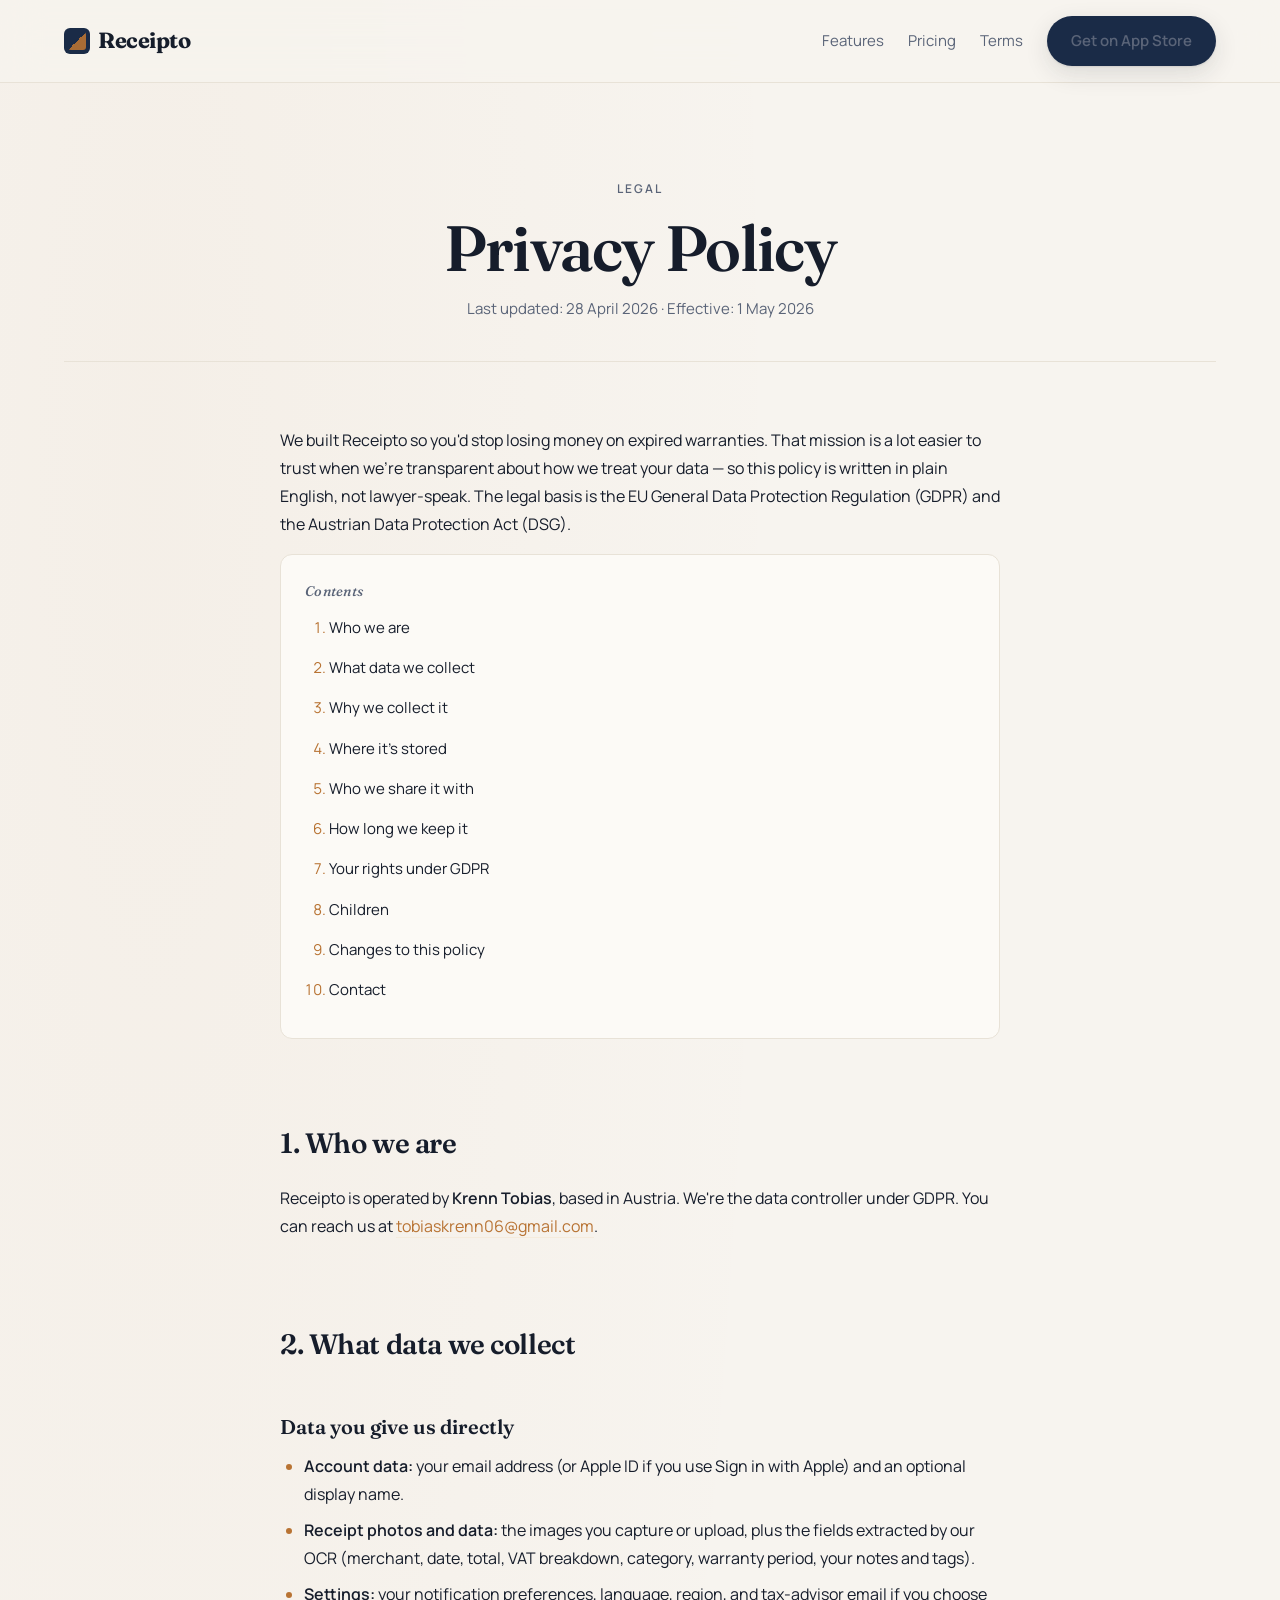
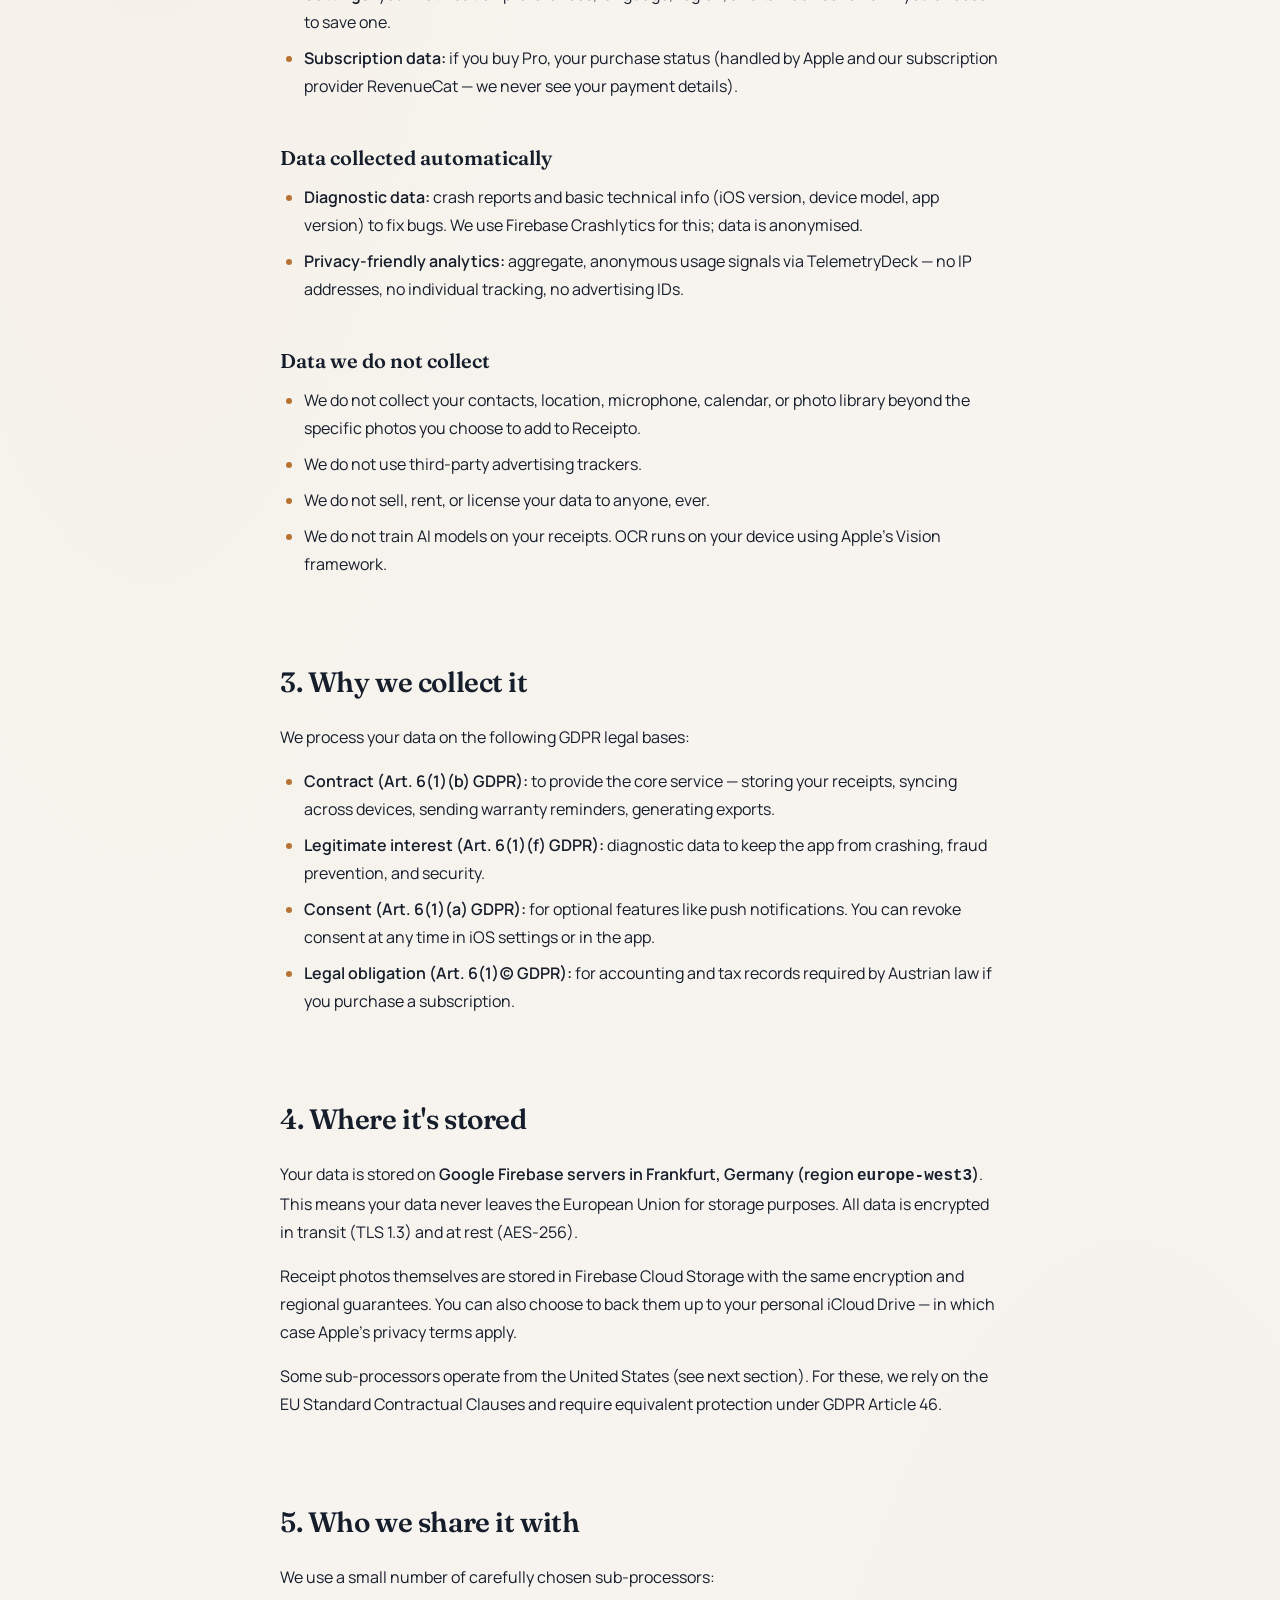
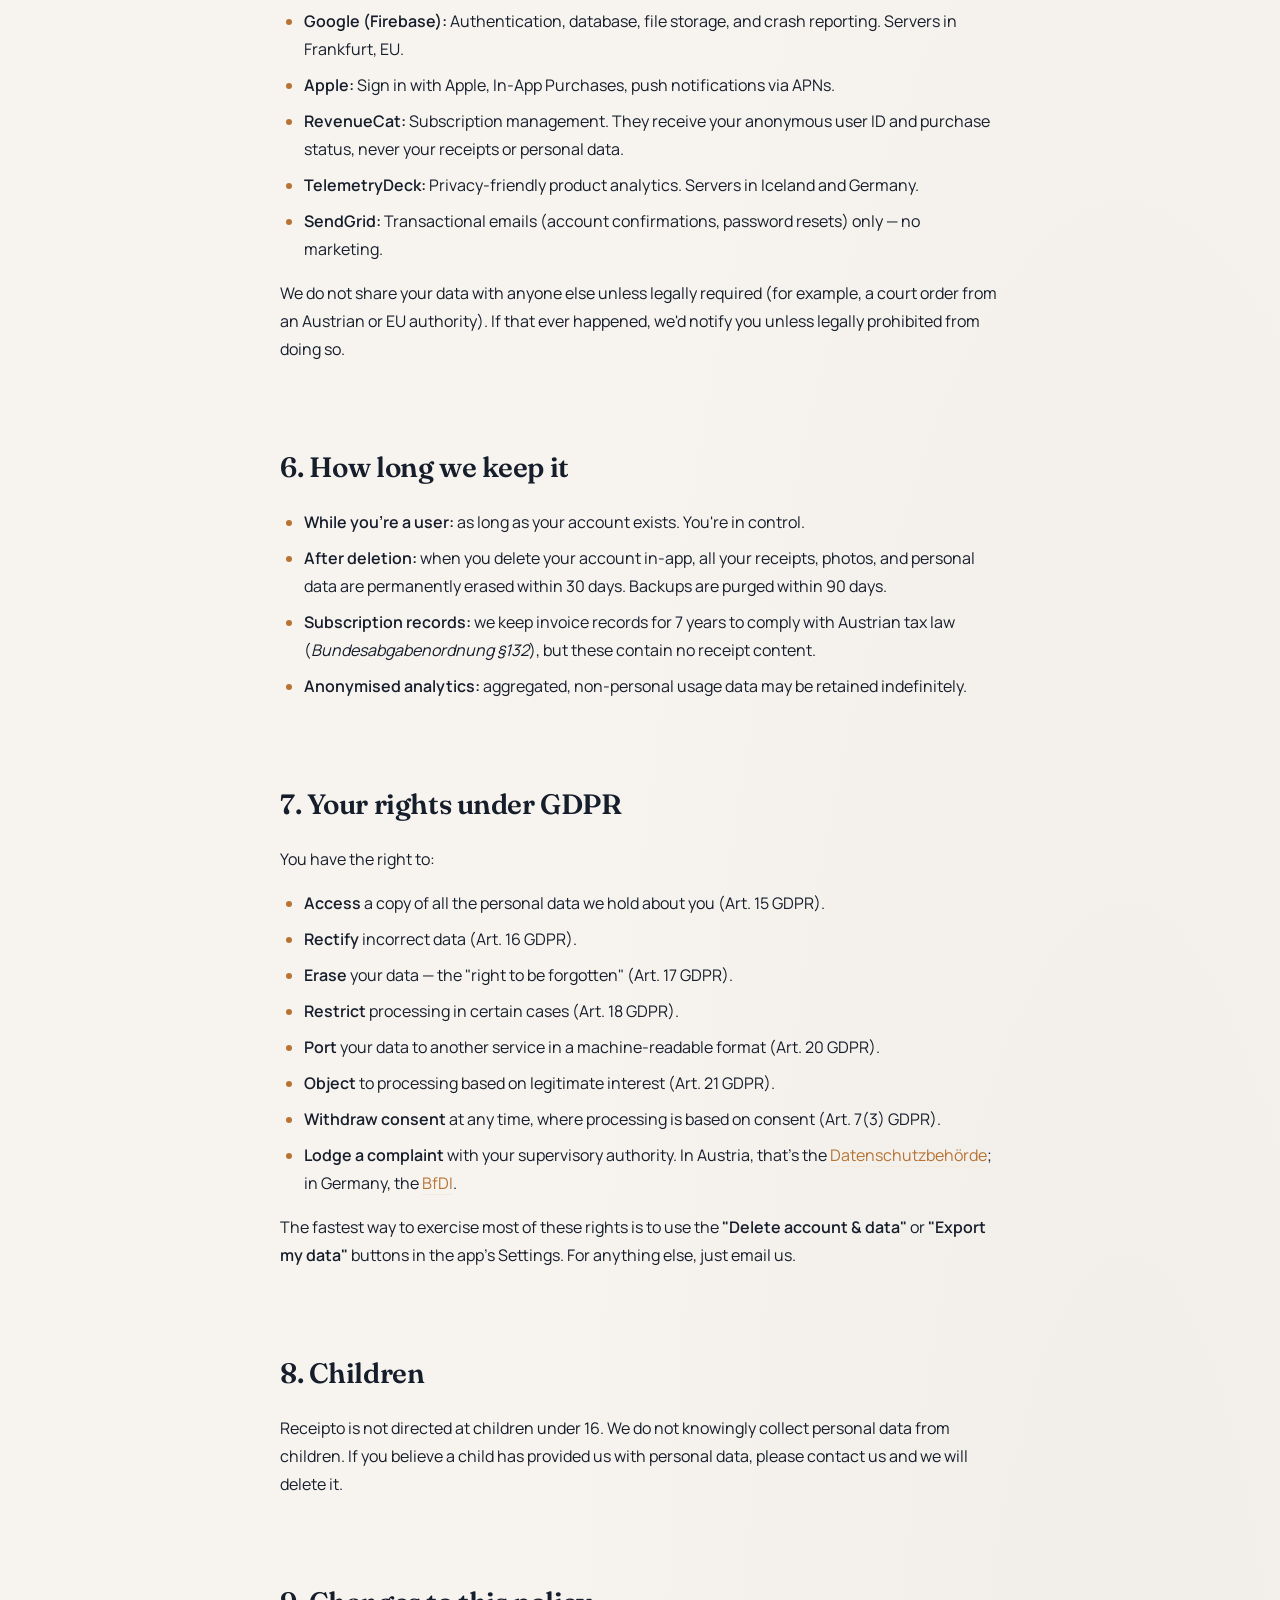
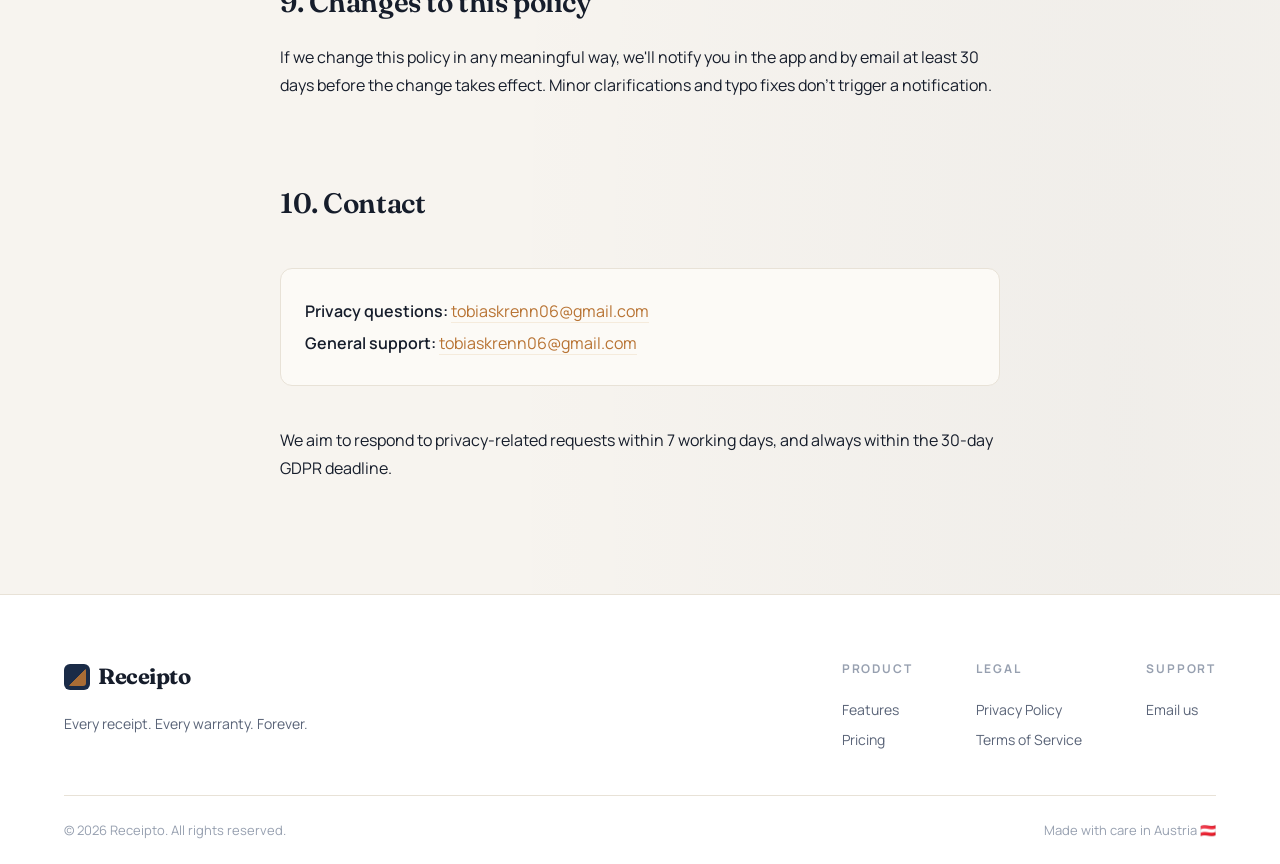
==== commit 46201ebd: "Update privacy.html" ====
--- a/privacy.html
+++ b/privacy.html
@@ -62,13 +62,12 @@
 
         <h2 id="who">1. Who we are</h2>
         <p>
-          Receipto is operated by <strong>[YOUR LEGAL NAME / COMPANY NAME]</strong>,
-          based in [YOUR ADDRESS], Austria. We're the data controller under GDPR.
-          You can reach us at <a href="mailto:privacy@receipto.app">privacy@receipto.app</a>.
-        </p>
-        <p>
-          <em>Note: replace placeholder values above with your actual legal entity
-          before publishing.</em>
+          Receipto is operated by <strong>Krenn Tobias</strong>,
+          based in Austria. We're the data controller under GDPR.
+          You can reach us at <a href="mailto:privacy@receipto.app">tobiaskrenn06@gmail.com</a>.
+        </p>
+        <p>
+          <em></em>
         </p>
 
         <h2 id="what">2. What data we collect</h2>
@@ -180,9 +179,8 @@
 
         <h2 id="contact">10. Contact</h2>
         <div class="contact-card">
-          <p><strong>Privacy questions:</strong> <a href="mailto:privacy@receipto.app">privacy@receipto.app</a></p>
-          <p><strong>General support:</strong> <a href="mailto:support@receipto.app">support@receipto.app</a></p>
-          <p><strong>Postal address:</strong> [YOUR LEGAL ADDRESS], Austria</p>
+          <p><strong>Privacy questions:</strong> <a href="mailto:tobiaskrenn06@gmail.com">tobiaskrenn06@gmail.com</a></p>
+          <p><strong>General support:</strong> <a href="mailto:tobiaskrenn06@gmail.com">tobiaskrenn06@gmail.com</a></p>
         </div>
 
         <p>
